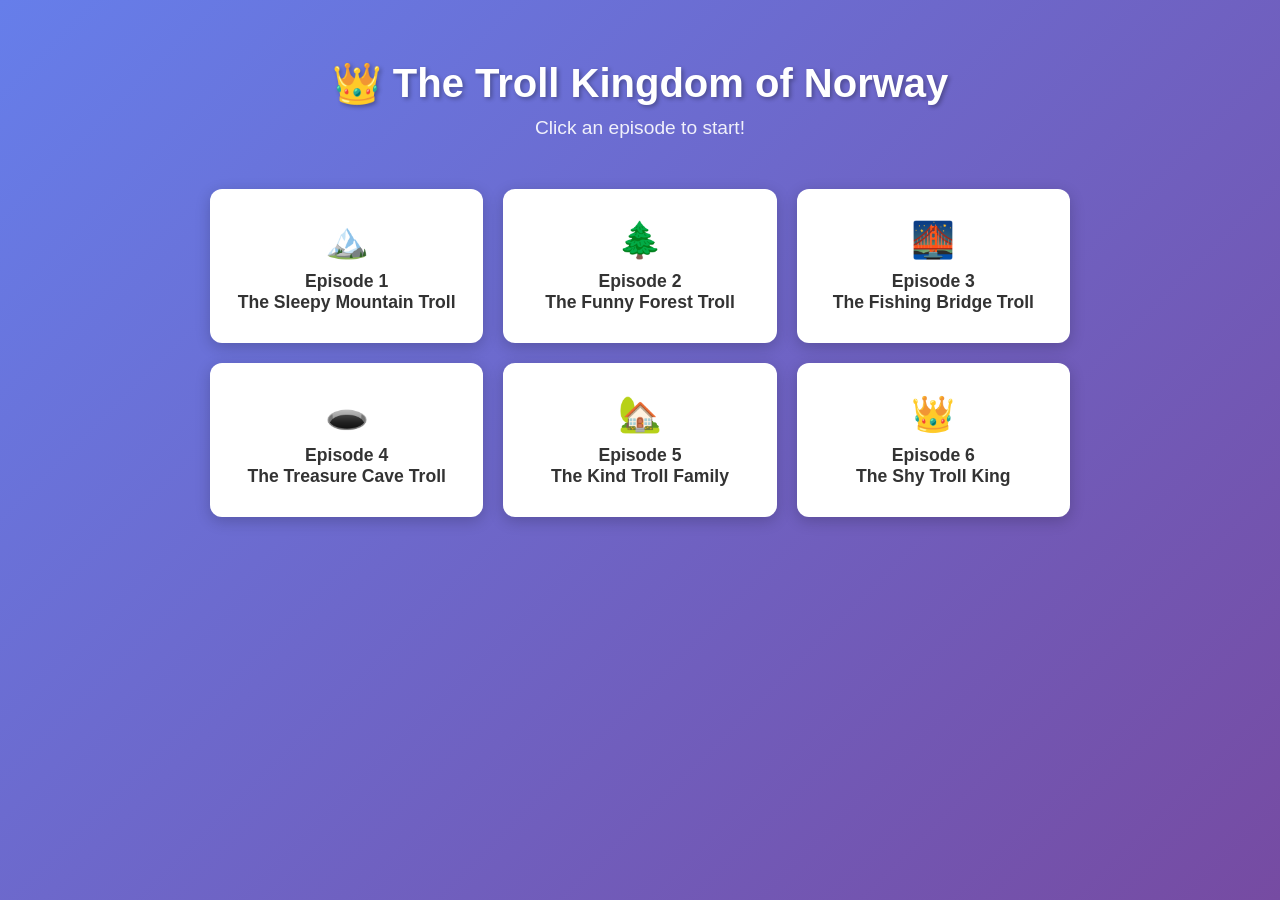
==== index.html @ 71d9d47d "Add files via upload" ====
<!DOCTYPE html>
<html lang="ko">
<head>
  <meta charset="UTF-8">
  <meta name="viewport" content="width=device-width, initial-scale=1.0">
  <title>The Troll Kingdom of Norway</title>
  <link rel="stylesheet" href="styles.css">
</head>
<body>
  <div class="container">
    <div class="main-screen">
      <h1 class="title">👑 The Troll Kingdom of Norway</h1>
      <p class="subtitle">Click an episode to start!</p>
      
      <div class="episodes-grid">
        <a href="episode1.html" class="episode-btn">
          <span class="episode-icon">🏔️</span>
          <strong>Episode 1</strong><br>
          The Sleepy Mountain Troll
        </a>

        <a href="episode2.html" class="episode-btn">
          <span class="episode-icon">🌲</span>
          <strong>Episode 2</strong><br>
          The Funny Forest Troll
        </a>

        <a href="episode3.html" class="episode-btn">
          <span class="episode-icon">🌉</span>
          <strong>Episode 3</strong><br>
          The Fishing Bridge Troll
        </a>

        <a href="episode4.html" class="episode-btn">
          <span class="episode-icon">🕳️</span>
          <strong>Episode 4</strong><br>
          The Treasure Cave Troll
        </a>

        <a href="episode5.html" class="episode-btn">
          <span class="episode-icon">🏡</span>
          <strong>Episode 5</strong><br>
          The Kind Troll Family
        </a>

        <a href="episode6.html" class="episode-btn">
          <span class="episode-icon">👑</span>
          <strong>Episode 6</strong><br>
          The Shy Troll King
        </a>
      </div>
    </div>
  </div>

  <script src="script.js"></script>
</body>
</html>
---- styles.css ----
* {
  margin: 0;
  padding: 0;
  box-sizing: border-box;
}

body {
  font-family: -apple-system, BlinkMacSystemFont, 'Segoe UI', Roboto, Oxygen, Ubuntu, Cantarell, sans-serif;
  background: linear-gradient(135deg, #667eea 0%, #764ba2 100%);
  min-height: 100vh;
  padding: 20px;
}

.container {
  max-width: 900px;
  margin: 0 auto;
}

/* 메인 화면 */
.main-screen {
  text-align: center;
  padding: 40px 20px;
}

.title {
  color: white;
  font-size: 2.5em;
  margin-bottom: 10px;
  text-shadow: 2px 2px 4px rgba(0, 0, 0, 0.3);
}

.subtitle {
  color: rgba(255, 255, 255, 0.9);
  font-size: 1.2em;
  margin-bottom: 50px;
}

.episodes-grid {
  display: grid;
  grid-template-columns: repeat(auto-fit, minmax(250px, 1fr));
  gap: 20px;
  margin-bottom: 40px;
}

.episode-btn {
  background: white;
  border: none;
  padding: 30px 20px;
  border-radius: 12px;
  font-size: 1.1em;
  font-weight: 600;
  cursor: pointer;
  transition: all 0.3s ease;
  box-shadow: 0 4px 15px rgba(0, 0, 0, 0.2);
  text-decoration: none;
  color: #333;
  display: block;
}

.episode-btn:hover {
  transform: translateY(-5px);
  box-shadow: 0 8px 25px rgba(0, 0, 0, 0.3);
  background: #f8f9ff;
}

.episode-icon {
  font-size: 2em;
  margin-bottom: 10px;
  display: block;
}

/* 에피소드 화면 */
.episode-screen {
  padding: 20px;
}

.episode-title {
  color: white;
  font-size: 2em;
  margin-bottom: 30px;
  text-align: center;
  text-shadow: 2px 2px 4px rgba(0, 0, 0, 0.3);
}

.dialogue-list {
  display: flex;
  flex-direction: column;
  gap: 20px;
}

.dialogue-item {
  background: white;
  border-left: 5px solid #667eea;
  padding: 20px;
  border-radius: 8px;
  box-shadow: 0 2px 10px rgba(0, 0, 0, 0.1);
}

.character-badge {
  display: inline-block;
  background: #333;
  color: white;
  padding: 4px 12px;
  border-radius: 20px;
  font-size: 0.85em;
  font-weight: 600;
  margin-bottom: 10px;
}

.dialogue-content {
  display: flex;
  align-items: flex-start;
  gap: 12px;
  margin-bottom: 8px;
}

.speak-btn {
  background: #667eea;
  border: none;
  color: white;
  width: 40px;
  height: 40px;
  border-radius: 50%;
  cursor: pointer;
  font-size: 1.2em;
  display: flex;
  align-items: center;
  justify-content: center;
  flex-shrink: 0;
  transition: all 0.3s ease;
  padding: 0;
}

.speak-btn:hover {
  background: #764ba2;
  transform: scale(1.1);
}

.speak-btn:active {
  transform: scale(0.95);
}

.speak-btn.speaking {
  animation: pulse 0.6s infinite;
}

@keyframes pulse {
  0% {
    background: #667eea;
  }
  50% {
    background: #764ba2;
  }
  100% {
    background: #667eea;
  }
}

.dialogue-text {
  flex: 1;
}

.english-text {
  font-size: 1.1em;
  color: #333;
  font-weight: 500;
  margin-bottom: 8px;
  line-height: 1.5;
}

.korean-text {
  font-size: 0.95em;
  color: #666;
  line-height: 1.5;
}

/* 반응형 */
@media (max-width: 768px) {
  .title {
    font-size: 2em;
  }

  .episodes-grid {
    grid-template-columns: 1fr;
  }

  .episode-title {
    font-size: 1.5em;
  }

  .english-text {
    font-size: 1em;
  }

  .korean-text {
    font-size: 0.9em;
  }
}
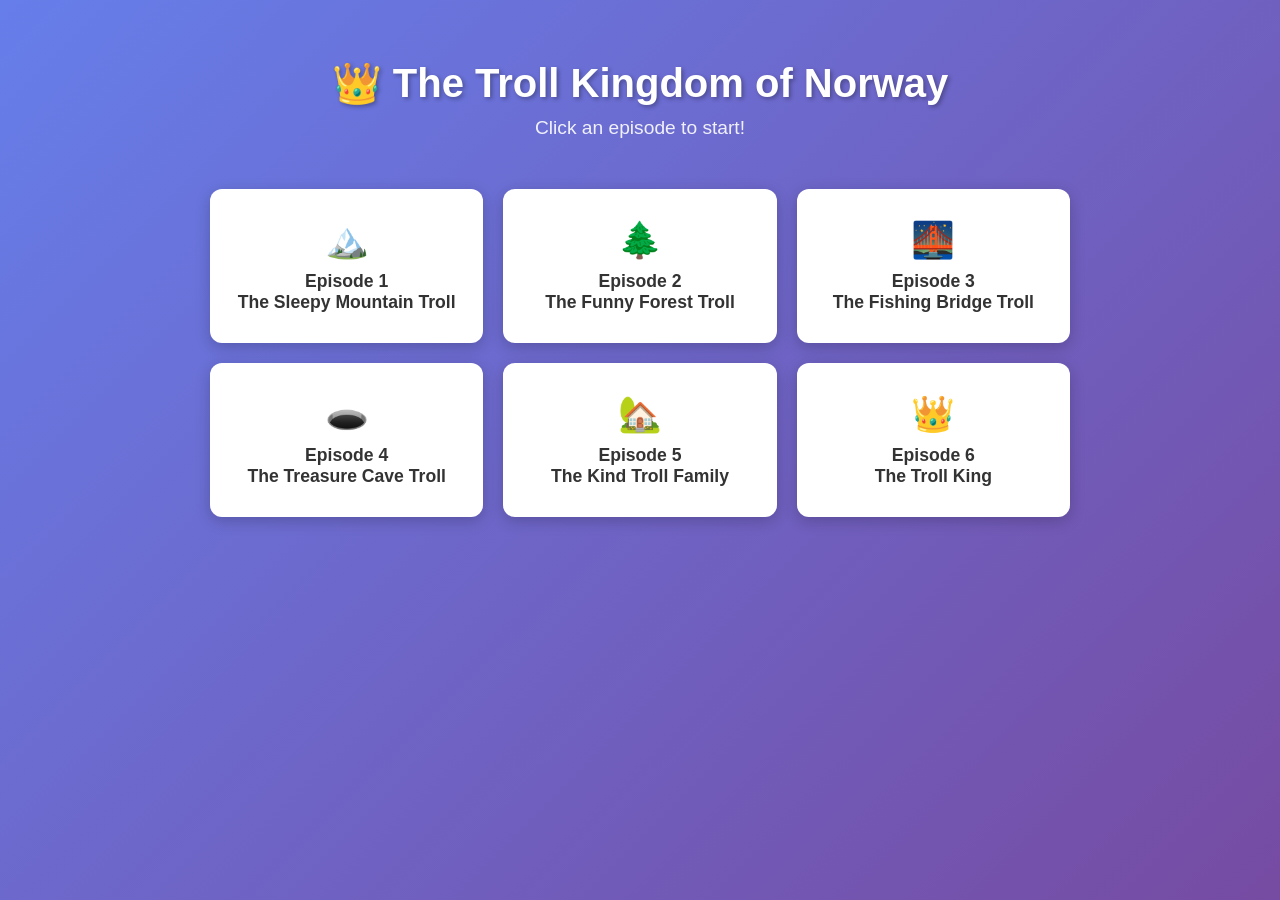
==== commit 0a1b7f96: "Update index.html" ====
--- a/index.html
+++ b/index.html
@@ -46,7 +46,7 @@
         <a href="episode6.html" class="episode-btn">
           <span class="episode-icon">👑</span>
           <strong>Episode 6</strong><br>
-          The Shy Troll King
+          The Troll King
         </a>
       </div>
     </div>
